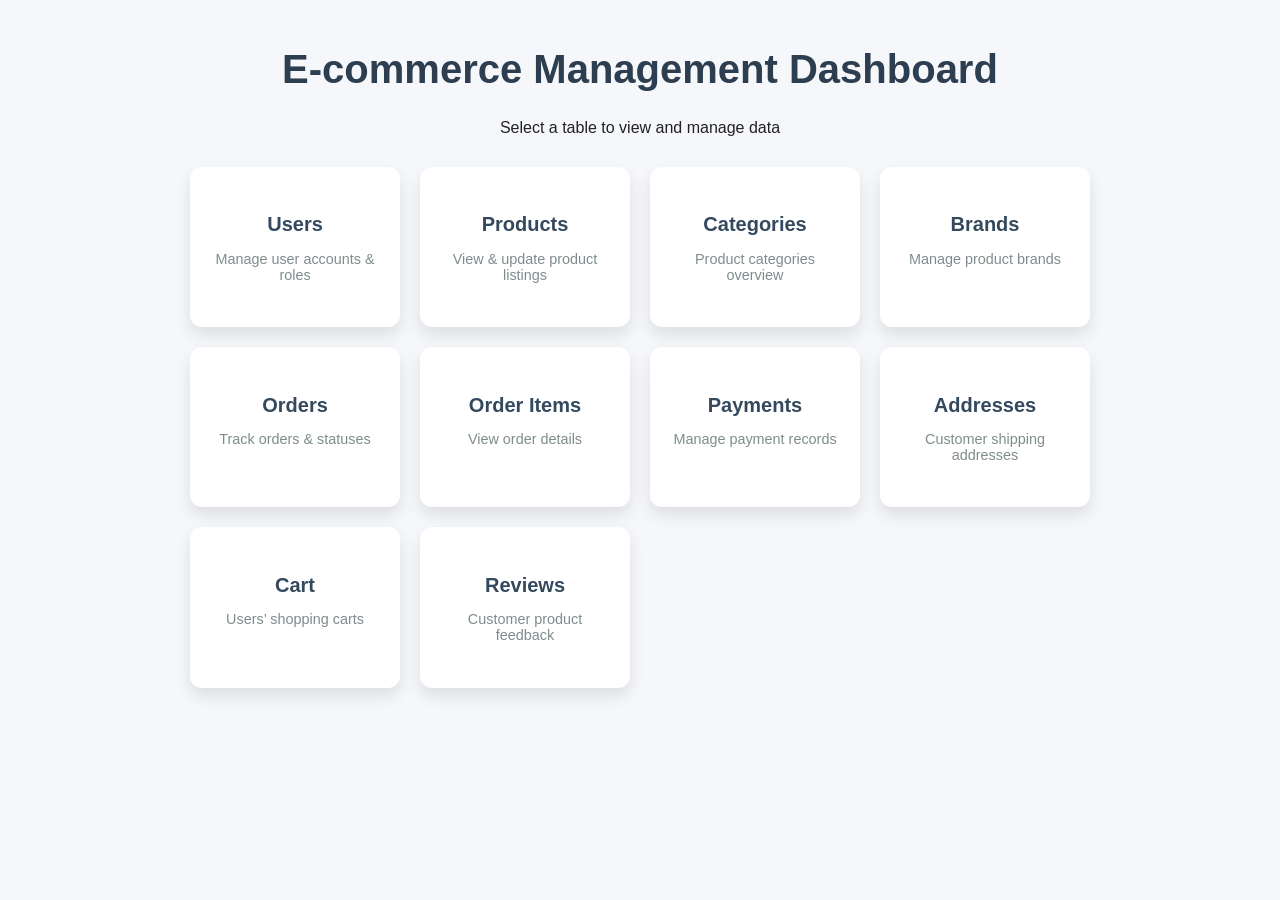
==== Frontend/index.html @ e59a3cd2 "First commit" ====
<!DOCTYPE html>
<html lang="en">
<head>
<meta charset="UTF-8" />
<meta name="viewport" content="width=device-width, initial-scale=1" />
<title>E-commerce Dashboard</title>
<style>
  * {
    box-sizing: border-box;
  }

  body {
    font-family: 'Segoe UI', Tahoma, Geneva, Verdana, sans-serif;
    background: #f5f7fa;
    margin: 0;
    padding: 20px;
    color: #222;
  }

  header {
    text-align: center;
    margin-bottom: 30px;
  }

  header h1 {
    font-weight: 700;
    font-size: 2.5rem;
    color: #2c3e50;
  }

  .dashboard {
    display: grid;
    grid-template-columns: repeat(auto-fit, minmax(180px, 1fr));
    gap: 20px;
    max-width: 900px;
    margin: 0 auto;
  }

  .card {
    background: white;
    border-radius: 12px;
    padding: 30px 20px;
    box-shadow: 0 8px 16px rgb(0 0 0 / 0.1);
    cursor: pointer;
    text-align: center;
    transition: transform 0.15s ease, box-shadow 0.15s ease;
    user-select: none;
  }

  .card:hover {
    transform: translateY(-5px);
    box-shadow: 0 12px 20px rgb(0 0 0 / 0.15);
  }

  .card h2 {
    font-size: 1.25rem;
    margin-bottom: 10px;
    color: #34495e;
  }

  .card p {
    font-size: 0.9rem;
    color: #7f8c8d;
  }

  /* Optional: make cards focusable for keyboard users */
  .card:focus {
    outline: 3px solid #2980b9;
    outline-offset: 3px;
  }
</style>
</head>
<body>
  <header>
    <h1>E-commerce Management Dashboard</h1>
    <p>Select a table to view and manage data</p>
  </header>

  <main class="dashboard">
    <div class="card" tabindex="0" onclick="openTable('Users')">
      <h2>Users</h2>
      <p>Manage user accounts & roles</p>
    </div>
    <div class="card" tabindex="0" onclick="openTable('Products')">
      <h2>Products</h2>
      <p>View & update product listings</p>
    </div>
    <div class="card" tabindex="0" onclick="openTable('Categories')">
      <h2>Categories</h2>
      <p>Product categories overview</p>
    </div>
    <div class="card" tabindex="0" onclick="openTable('Brands')">
      <h2>Brands</h2>
      <p>Manage product brands</p>
    </div>
    <div class="card" tabindex="0" onclick="openTable('Orders')">
      <h2>Orders</h2>
      <p>Track orders & statuses</p>
    </div>
    <div class="card" tabindex="0" onclick="openTable('Order Items')">
      <h2>Order Items</h2>
      <p>View order details</p>
    </div>
    <div class="card" tabindex="0" onclick="openTable('Payments')">
      <h2>Payments</h2>
      <p>Manage payment records</p>
    </div>
    <div class="card" tabindex="0" onclick="openTable('Addresses')">
      <h2>Addresses</h2>
      <p>Customer shipping addresses</p>
    </div>
    <div class="card" tabindex="0" onclick="openTable('Cart')">
      <h2>Cart</h2>
      <p>Users’ shopping carts</p>
    </div>
    <div class="card" tabindex="0" onclick="openTable('Reviews')">
      <h2>Reviews</h2>
      <p>Customer product feedback</p>
    </div>
  </main>

  <script>
    function openTable(tableName) {
      window.location.href=`${tableName}.html`;
    }
  </script>
  <script src="./JS/index.js"></script>
</body>
</html>
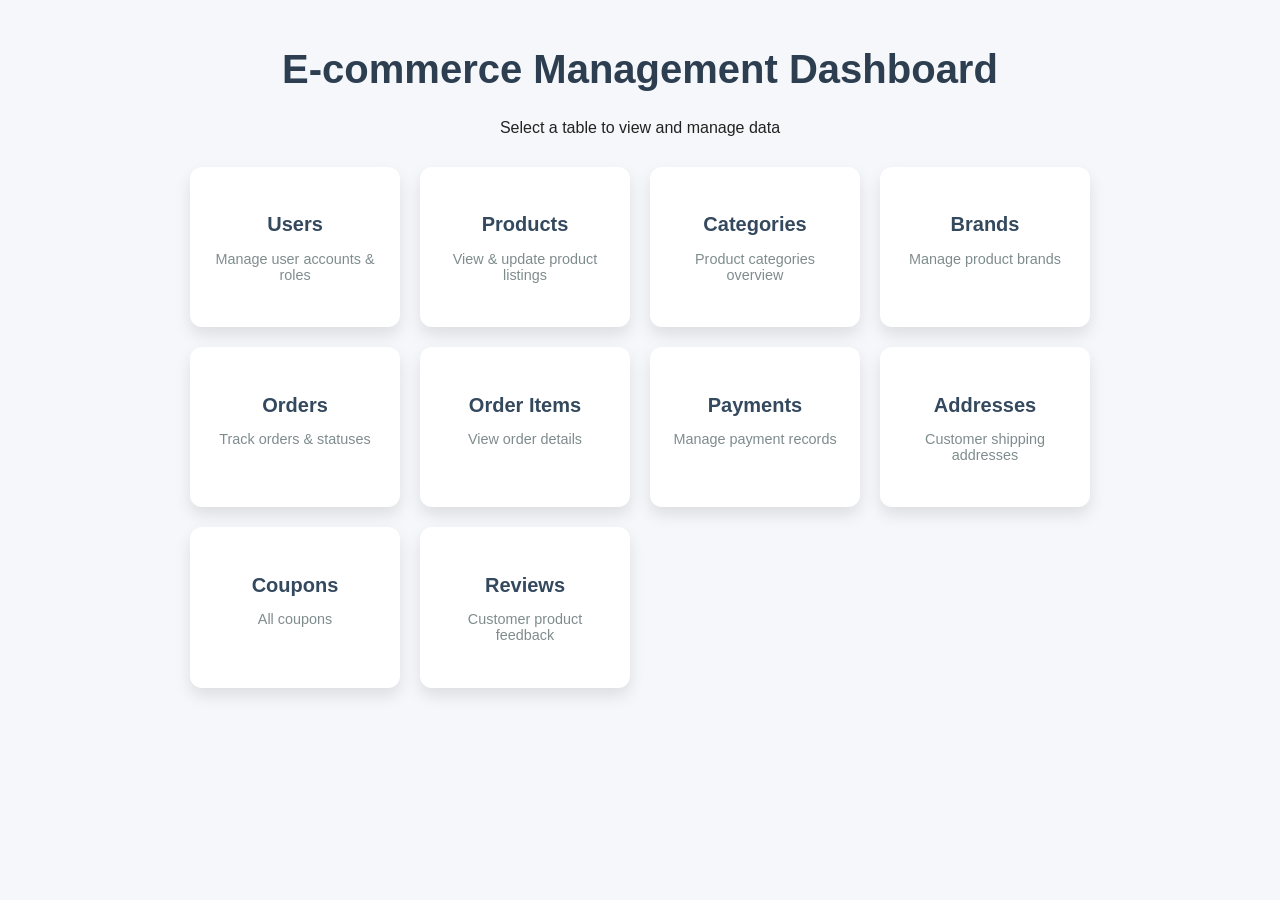
==== commit 2fe6960c: "9 tables done" ====
--- a/Frontend/index.html
+++ b/Frontend/index.html
@@ -109,9 +109,9 @@
       <h2>Addresses</h2>
       <p>Customer shipping addresses</p>
     </div>
-    <div class="card" tabindex="0" onclick="openTable('Cart')">
-      <h2>Cart</h2>
-      <p>Users’ shopping carts</p>
+    <div class="card" tabindex="0" onclick="openTable('Coupons')">
+      <h2>Coupons</h2>
+      <p>All coupons</p>
     </div>
     <div class="card" tabindex="0" onclick="openTable('Reviews')">
       <h2>Reviews</h2>
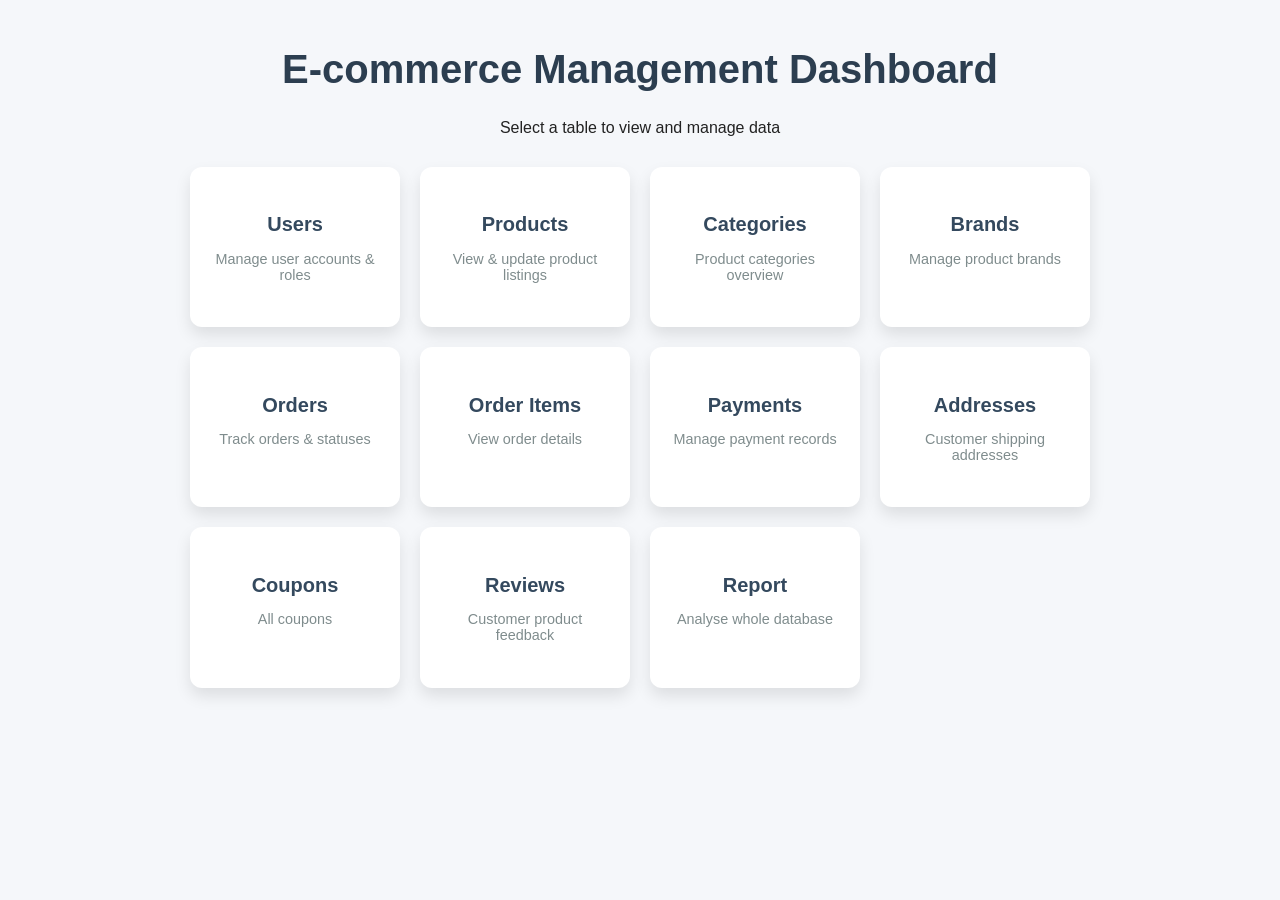
==== commit 47f00103: "update" ====
--- a/Frontend/index.html
+++ b/Frontend/index.html
@@ -97,7 +97,7 @@
       <h2>Orders</h2>
       <p>Track orders & statuses</p>
     </div>
-    <div class="card" tabindex="0" onclick="openTable('Order Items')">
+    <div class="card" tabindex="0" onclick="openTable('OrderItems')">
       <h2>Order Items</h2>
       <p>View order details</p>
     </div>
@@ -117,6 +117,10 @@
       <h2>Reviews</h2>
       <p>Customer product feedback</p>
     </div>
+      <div class="card" tabindex="0" onclick="openTable('report')">
+      <h2>Report</h2>
+      <p>Analyse whole database</p>
+    </div>
   </main>
 
   <script>
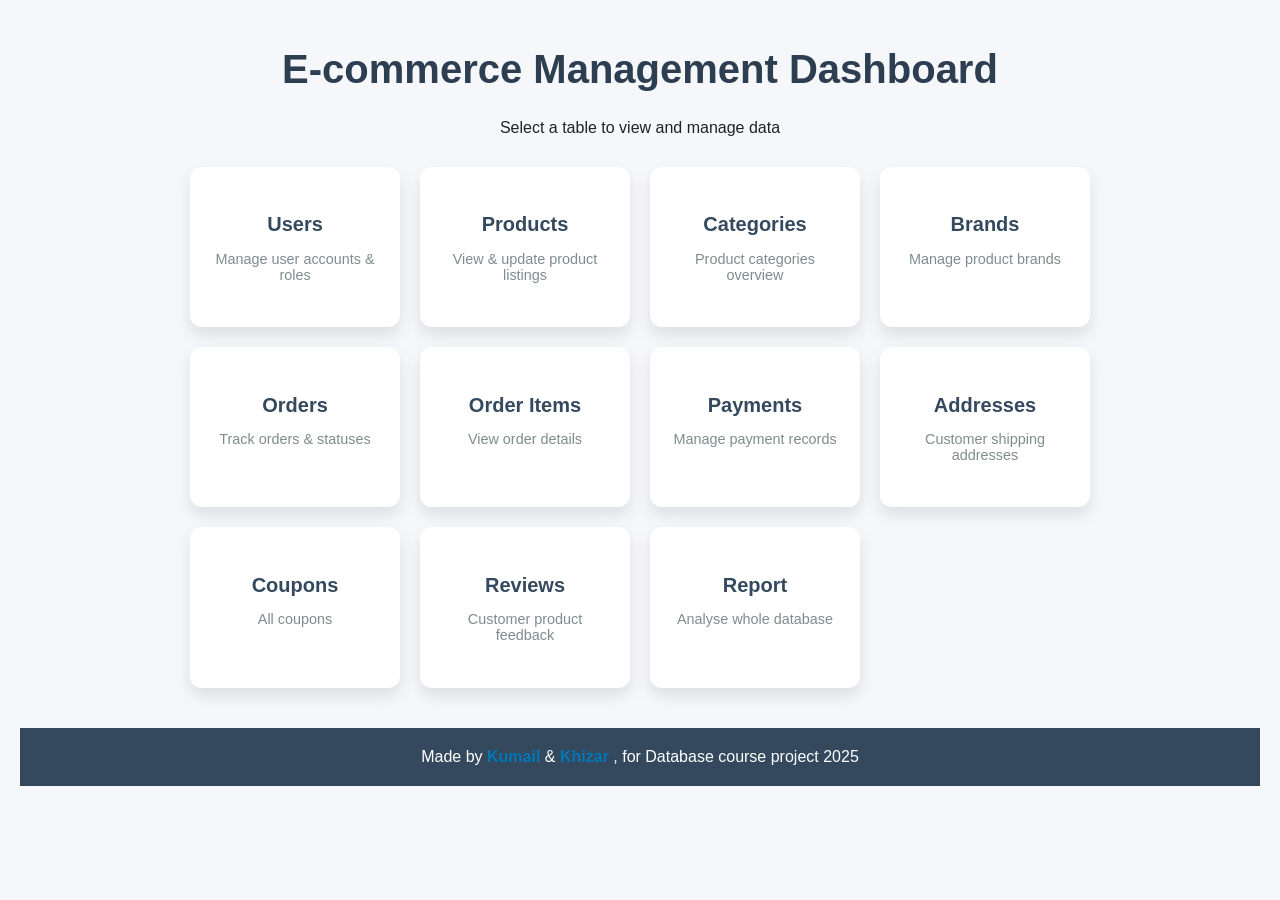
==== commit 59b87ca1: "Donegit add .git add .git add .git add .!" ====
--- a/Frontend/index.html
+++ b/Frontend/index.html
@@ -122,6 +122,16 @@
       <p>Analyse whole database</p>
     </div>
   </main>
+<footer style="margin-top: 40px; color: white; padding: 20px; text-align: center; background-color: #34495e; font-family: Arial, sans-serif;">
+  Made by 
+  <a href="www.linkedin.com/in/mka-786cs14" target="_blank" style="color: #0077b5; text-decoration: none; font-weight: bold;">
+    Kumail
+  </a> 
+  &amp; 
+  <a href="https://www.linkedin.com/in/khizar-iqbal-fazil/" target="_blank" style="color: #0077b5; text-decoration: none; font-weight: bold;">
+    Khizar
+  </a>, for Database course project 2025
+</footer>
 
   <script>
     function openTable(tableName) {
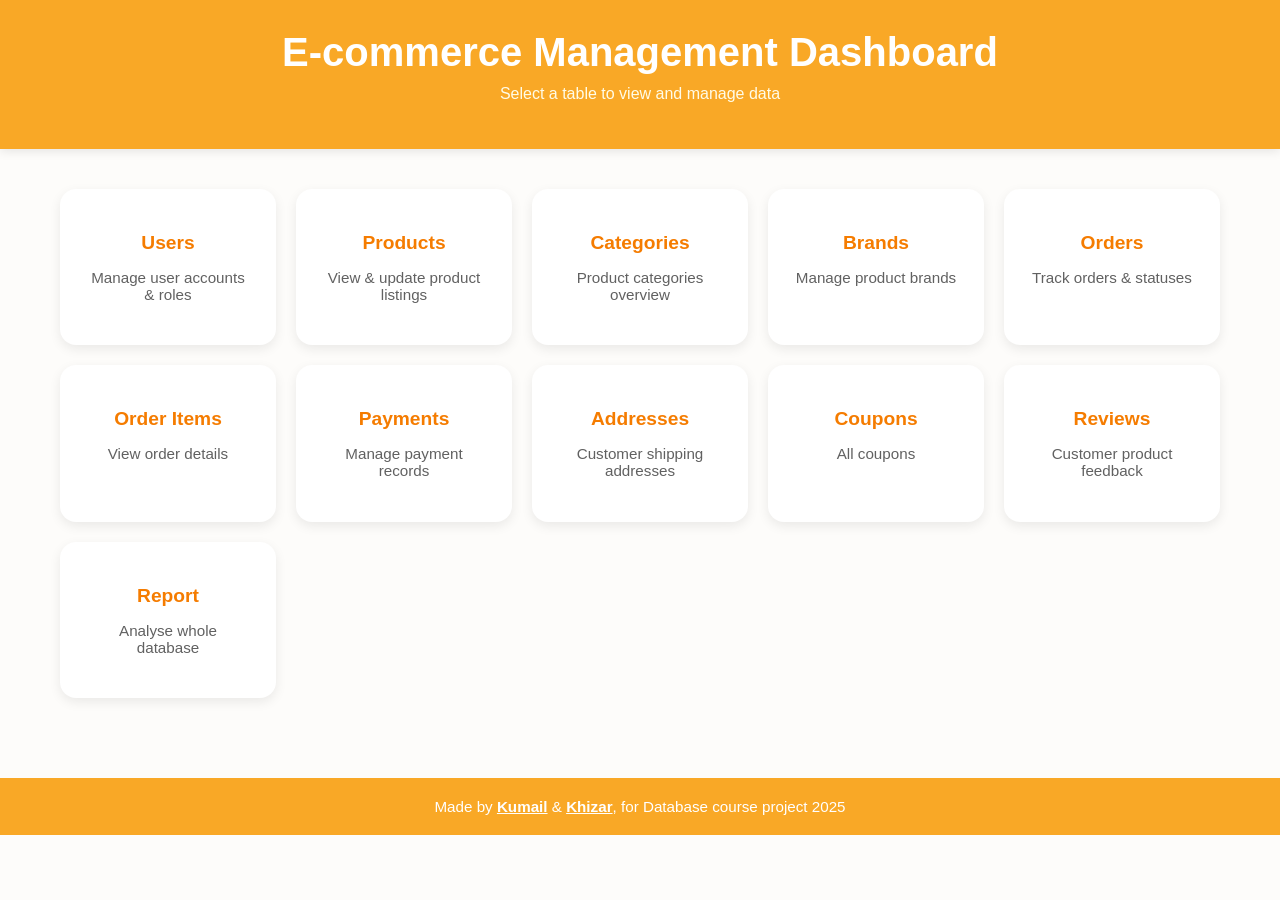
==== commit 03bc7177: "Finalized" ====
--- a/Frontend/index.html
+++ b/Frontend/index.html
@@ -1,74 +1,102 @@
 <!DOCTYPE html>
 <html lang="en">
 <head>
-<meta charset="UTF-8" />
-<meta name="viewport" content="width=device-width, initial-scale=1" />
-<title>E-commerce Dashboard</title>
-<style>
-  * {
-    box-sizing: border-box;
-  }
+  <meta charset="UTF-8" />
+  <meta name="viewport" content="width=device-width, initial-scale=1" />
+  <title>E-commerce Dashboard</title>
+  <style>
+    * {
+      box-sizing: border-box;
+    }
 
-  body {
-    font-family: 'Segoe UI', Tahoma, Geneva, Verdana, sans-serif;
-    background: #f5f7fa;
-    margin: 0;
-    padding: 20px;
-    color: #222;
-  }
+    body {
+      font-family: 'Segoe UI', Tahoma, sans-serif;
+      background-color: #fdfcfa;
+      margin: 0;
+      padding: 0;
+      color: #333;
+    }
 
-  header {
-    text-align: center;
-    margin-bottom: 30px;
-  }
+    header {
+      background-color: #f9a826;
+      color: #fff;
+      padding: 30px 20px;
+      text-align: center;
+      box-shadow: 0 2px 10px rgba(0,0,0,0.1);
+    }
 
-  header h1 {
-    font-weight: 700;
-    font-size: 2.5rem;
-    color: #2c3e50;
-  }
+    header h1 {
+      margin: 0;
+      font-size: 2.5rem;
+    }
 
-  .dashboard {
-    display: grid;
-    grid-template-columns: repeat(auto-fit, minmax(180px, 1fr));
-    gap: 20px;
-    max-width: 900px;
-    margin: 0 auto;
-  }
+    header p {
+      margin-top: 10px;
+      font-size: 1rem;
+      color: #fffce8;
+    }
 
-  .card {
-    background: white;
-    border-radius: 12px;
-    padding: 30px 20px;
-    box-shadow: 0 8px 16px rgb(0 0 0 / 0.1);
-    cursor: pointer;
-    text-align: center;
-    transition: transform 0.15s ease, box-shadow 0.15s ease;
-    user-select: none;
-  }
+    main.dashboard {
+      display: grid;
+      grid-template-columns: repeat(auto-fit, minmax(200px, 1fr));
+      gap: 20px;
+      padding: 40px 20px;
+      max-width: 1200px;
+      margin: auto;
+    }
 
-  .card:hover {
-    transform: translateY(-5px);
-    box-shadow: 0 12px 20px rgb(0 0 0 / 0.15);
-  }
+    .card {
+      background-color: #ffffff;
+      border-radius: 16px;
+      padding: 25px;
+      box-shadow: 0 4px 12px rgba(0, 0, 0, 0.08);
+      text-align: center;
+      transition: all 0.2s ease-in-out;
+      cursor: pointer;
+      border: 2px solid transparent;
+    }
 
-  .card h2 {
-    font-size: 1.25rem;
-    margin-bottom: 10px;
-    color: #34495e;
-  }
+    .card:hover {
+      transform: translateY(-6px);
+      border-color: #f9a826;
+      box-shadow: 0 12px 24px rgba(249, 168, 38, 0.2);
+    }
 
-  .card p {
-    font-size: 0.9rem;
-    color: #7f8c8d;
-  }
+    .card h2 {
+      font-size: 1.2rem;
+      color: #f57c00;
+      margin-bottom: 10px;
+    }
 
-  /* Optional: make cards focusable for keyboard users */
-  .card:focus {
-    outline: 3px solid #2980b9;
-    outline-offset: 3px;
-  }
-</style>
+    .card p {
+      font-size: 0.95rem;
+      color: #616161;
+    }
+
+    footer {
+      margin-top: 40px;
+      padding: 20px;
+      text-align: center;
+      background-color: #f9a826;
+      color: white;
+      font-size: 0.95rem;
+    }
+
+    footer a {
+      color: #fff;
+      text-decoration: underline;
+      font-weight: bold;
+    }
+
+    footer a:hover {
+      text-decoration: none;
+      color: #333;
+      background-color: white;
+      padding: 2px 6px;
+      border-radius: 5px;
+      transition: all 0.2s ease;
+    }
+  </style>
 </head>
 <body>
   <header>
@@ -117,25 +145,23 @@
       <h2>Reviews</h2>
       <p>Customer product feedback</p>
     </div>
-      <div class="card" tabindex="0" onclick="openTable('report')">
+    <div class="card" tabindex="0" onclick="openTable('report')">
       <h2>Report</h2>
       <p>Analyse whole database</p>
     </div>
   </main>
-<footer style="margin-top: 40px; color: white; padding: 20px; text-align: center; background-color: #34495e; font-family: Arial, sans-serif;">
-  Made by 
-  <a href="www.linkedin.com/in/mka-786cs14" target="_blank" style="color: #0077b5; text-decoration: none; font-weight: bold;">
-    Kumail
-  </a> 
-  &amp; 
-  <a href="https://www.linkedin.com/in/khizar-iqbal-fazil/" target="_blank" style="color: #0077b5; text-decoration: none; font-weight: bold;">
-    Khizar
-  </a>, for Database course project 2025
-</footer>
+
+  <footer>
+    Made by 
+    <a href="https://www.linkedin.com/in/mka-786cs14" target="_blank">Kumail</a> 
+    &amp; 
+    <a href="https://www.linkedin.com/in/khizar-iqbal-fazil/" target="_blank">Khizar</a>, 
+    for Database course project 2025
+  </footer>
 
   <script>
     function openTable(tableName) {
-      window.location.href=`${tableName}.html`;
+      window.location.href = `${tableName}.html`;
     }
   </script>
   <script src="./JS/index.js"></script>
